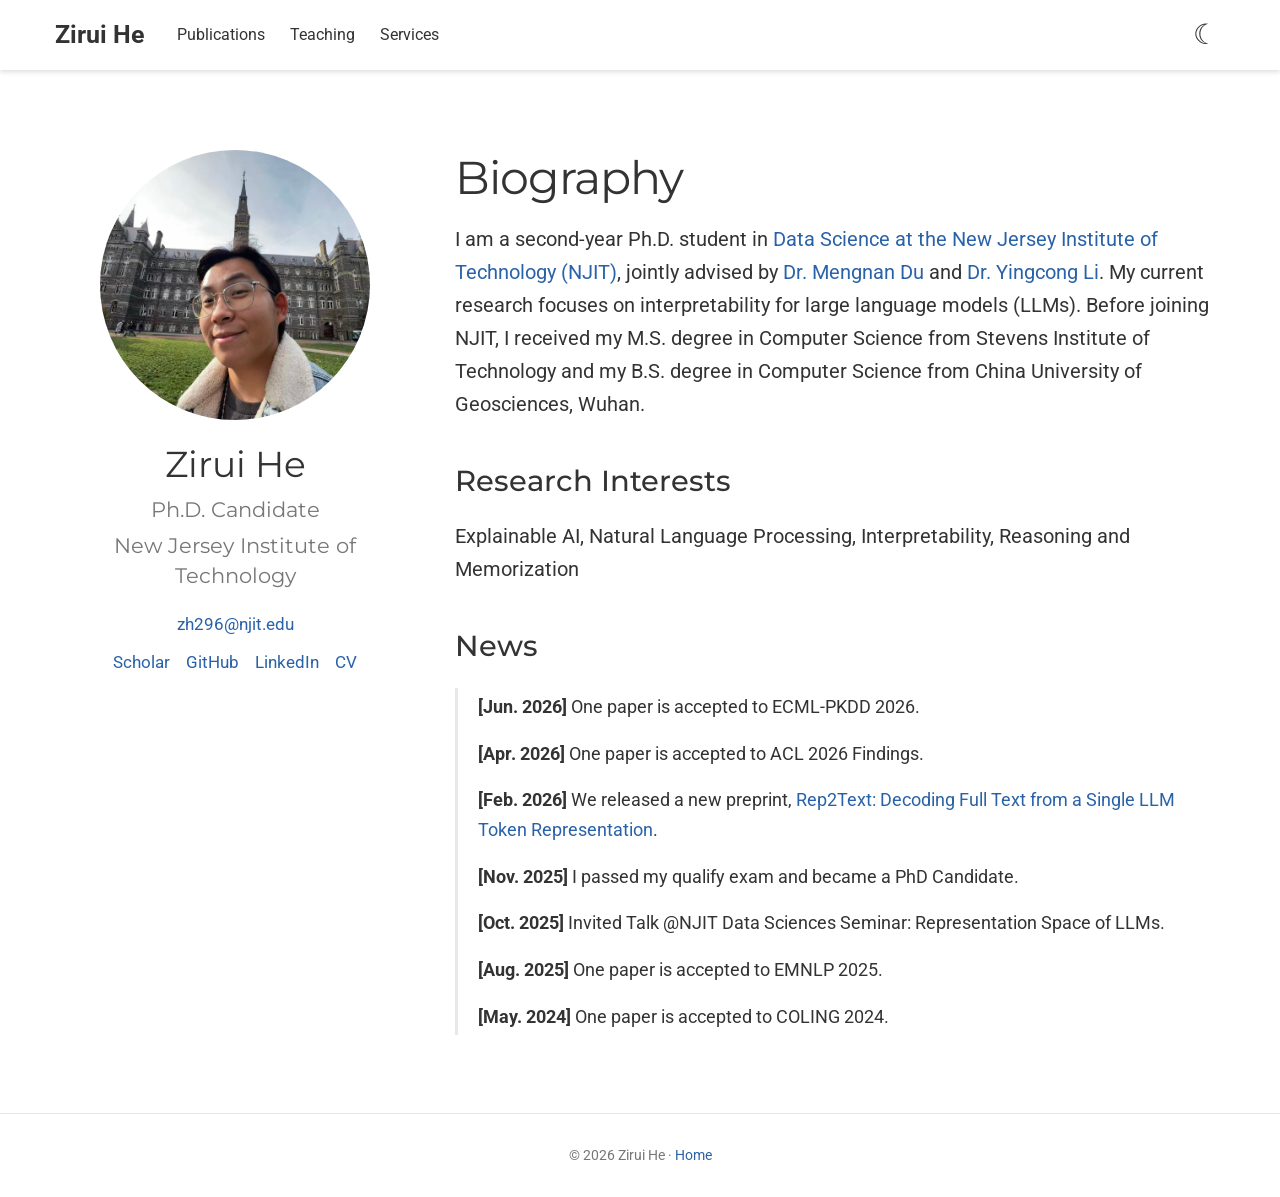
==== index.html @ 7bf37608 "Publish academic homepage with 13 publications" ====
<!doctype html>
<html lang="en">
<head>
<meta charset="utf-8"><meta name="viewport" content="width=device-width, initial-scale=1">
<title>Zirui He</title>
<meta name="description" content="Personal academic homepage of Zirui He, Ph.D. Candidate at NJIT, working on LLM interpretability.">
<link rel="canonical" href="https://ziruihe99.github.io/">
<link rel="icon" href="/favicon.png">
<link rel="stylesheet" href="https://fonts.googleapis.com/css?family=Montserrat:400,700%7CRoboto:400,400italic,700&amp;display=swap">
<link rel="stylesheet" href="/academic.css">
<script>try{document.documentElement.dataset.theme=localStorage.getItem('theme')||'light'}catch(e){}</script>
</head>
<body>
<a class="skip" href="#main">Skip to content</a>
<header class="topbar"><nav aria-label="Main navigation" class="nav-inner">
<a class="brand" href="/">Zirui He</a>
<div class="nav-links"><a href="/publications.html" >Publications</a><a href="/teaching.html" >Teaching</a><a href="/services.html" >Services</a></div>
<button id="theme-toggle" aria-label="Switch to dark mode" title="Switch color theme">☾</button>
</nav></header>
<main id="main" class="home">

<aside class="profile" aria-label="Profile">
<img class="portrait" src="/selfi.jpg" alt="Zirui He" width="270" height="270">
<h1>Zirui He</h1><p class="position">Ph.D. Candidate</p><p class="affiliation">New Jersey Institute of Technology</p>
<a class="email" href="mailto:zh296@njit.edu">zh296@njit.edu</a>
<div class="socials"><a href="https://scholar.google.com/citations?user=ud9PPKAAAAAJ&hl=en&authuser=1">Scholar</a><a href="https://github.com/Ineedanamehere">GitHub</a><a href="https://www.linkedin.com/in/zirui-he-77b91a217">LinkedIn</a><a href="/curriculum_vitae.pdf">CV</a></div>
</aside>

<article>
<h2 id="biography">Biography</h2>

<p>I am a second-year Ph.D. student in <a href="https://ds.njit.edu/">Data Science at the New Jersey Institute of Technology (NJIT)</a>, jointly advised by <a href="https://mengnandu.com/">Dr. Mengnan Du</a> and <a href="https://yingcong-li.github.io/">Dr. Yingcong Li</a>. My current research focuses on interpretability for large language models (LLMs). Before joining NJIT, I received my M.S. degree in Computer Science from Stevens Institute of Technology and my B.S. degree in Computer Science from China University of Geosciences, Wuhan.</p>

<h2 id="research-interests">Research Interests</h2>

<p>Explainable AI, Natural Language Processing, Interpretability, Reasoning and Memorization</p>

<h2 id="news">News</h2>
<ul>
  <li><strong>[Jun. 2026]</strong> One paper is accepted to ECML-PKDD 2026.</li>
  <li><strong>[Apr. 2026]</strong> One paper is accepted to ACL 2026 Findings.</li>
  <li><strong>[Feb. 2026]</strong> We released a new preprint, <a href="https://arxiv.org/pdf/2511.06571">Rep2Text: Decoding Full Text from a Single LLM Token Representation</a>.</li>
  <li><strong>[Nov. 2025]</strong> I passed my qualify exam and became a PhD Candidate.</li>
  <li><strong>[Oct. 2025]</strong> Invited Talk @NJIT Data Sciences Seminar: Representation Space of LLMs.</li>
  <li><strong>[Aug. 2025]</strong> One paper is accepted to EMNLP 2025.</li>
  <li><strong>[May. 2024]</strong> One paper is accepted to COLING 2024.</li>
</ul>

</article>
</main>
<footer>© 2026 Zirui He · <a href="/">Home</a></footer>
<script src="/academic.js"></script>
</body></html>
---- academic.css ----
*{box-sizing:border-box}html{--bg:#fff;--text:#333;--muted:#777;--link:#2962a8;--line:#e8e8e8;--nav:#fff;color-scheme:light;scroll-behavior:smooth;scroll-padding-top:100px}html[data-theme=dark]{--bg:#242733;--text:#f0f0f2;--muted:#a7abb4;--link:#83ace8;--line:#393d49;--nav:#272a36;color-scheme:dark}body{margin:0;background:var(--bg);color:var(--text);font-family:Roboto,Arial,Helvetica,sans-serif;font-size:20px;line-height:1.65}a{color:var(--link);text-decoration:none}a:hover{text-decoration:underline}a:focus-visible,button:focus-visible{outline:3px solid var(--link);outline-offset:5px}.topbar{position:sticky;top:0;z-index:5;background:var(--nav);box-shadow:0 2px 5px #0002}.nav-inner{max-width:1200px;margin:auto;min-height:70px;display:flex;align-items:center;gap:32px;padding:12px 15px}.brand{font-size:25px;font-weight:700;color:var(--text);white-space:nowrap}.nav-links{display:flex;gap:25px;font-size:16px}.nav-links a{color:var(--text)}.nav-links a[aria-current=page]{color:var(--link)}#theme-toggle{margin-left:auto;border:0;background:transparent;color:var(--text);font-size:28px;cursor:pointer;width:40px;height:40px;line-height:1}.home{display:grid;grid-template-columns:360px minmax(0,1fr);gap:40px;max-width:1200px;margin:0 auto;padding:80px 15px 60px}.profile{text-align:center}.portrait{display:block;width:270px;height:270px;border-radius:50%;object-fit:cover;margin:0 auto 20px}.profile h1{font-size:36px;font-weight:400;line-height:1.25;margin:22px 0 8px}.position,.affiliation{font-size:21px;line-height:1.4;color:var(--muted);margin:7px 0}.email{display:block;margin:20px 0 10px;font-size:17px}.socials{display:flex;justify-content:center;flex-wrap:wrap;gap:16px;font-size:17px}.home article>h2:first-child,.document article>h2:first-child{font-size:46px;font-weight:400;letter-spacing:-1px;margin:0 0 18px;line-height:1.2}.home article>h2:not(:first-child){font-size:29px;font-weight:500;margin:36px 0 15px}p{margin:0 0 22px}ul{padding-left:25px}li{margin:0 0 9px}.home article ul{font-size:18px}.home article h2#news+ul{list-style:none;padding-left:20px;border-left:3px solid var(--line)}.home article h2#news+ul li{padding:4px 0}.document{max-width:1050px;padding:70px 24px;margin:0 auto;min-height:70vh}.document h4{font-size:24px;font-weight:500;margin:30px 0 18px!important}.document ul{margin:20px 0 35px!important}.bibliography{list-style:none;padding:0;margin:35px 0}.pub-row{display:grid;grid-template-columns:190px minmax(0,1fr);gap:26px;padding:28px 0;border-bottom:1px solid var(--line)}.pub-row>div{padding:0!important}.teaser{width:100%;height:130px;object-fit:contain;background:white;border-radius:4px}.badge{display:block;font-size:13px;letter-spacing:.03em;font-weight:700;text-align:center;color:var(--link);margin-top:8px}.title{font-size:21px;font-weight:600;line-height:1.4}.author{font-size:17px;margin-top:9px}.periodical{font-size:16px;color:var(--muted);margin-top:6px}.links{display:flex;gap:10px;flex-wrap:wrap;margin-top:12px}.btn{border:1px solid var(--link);border-radius:3px;font-size:14px!important;padding:1px 10px}.bibliography>br{display:none}footer{text-align:center;font-size:14px;color:var(--muted);padding:30px 20px;border-top:1px solid var(--line)}.skip{position:absolute;left:12px;top:-100px;padding:10px;background:var(--bg);z-index:20}.skip:focus{top:5px}@media(max-width:850px){.home{grid-template-columns:1fr;padding-top:40px;gap:45px;max-width:730px}.home article{padding:0 12px}.portrait{width:220px;height:220px}.profile h1{font-size:32px}.nav-inner{gap:18px}.nav-links{gap:15px}.home article>h2:first-child,.document article>h2:first-child{font-size:36px}body{font-size:18px}.document{padding-top:40px}}@media(max-width:520px){.nav-inner{flex-wrap:wrap;gap:5px 12px;padding:10px 18px}.brand{font-size:22px}.nav-links{order:3;width:100%;gap:22px;font-size:15px}.pub-row{grid-template-columns:1fr;gap:15px}.teaser{width:180px;height:110px}.abbr{text-align:left}.badge{text-align:left}.home{padding-left:12px;padding-right:12px}.title{font-size:19px}}@media(prefers-reduced-motion:reduce){html{scroll-behavior:auto}}

h1,h2,h3,h4,.affiliation,.position{font-family:Montserrat,Arial,sans-serif}
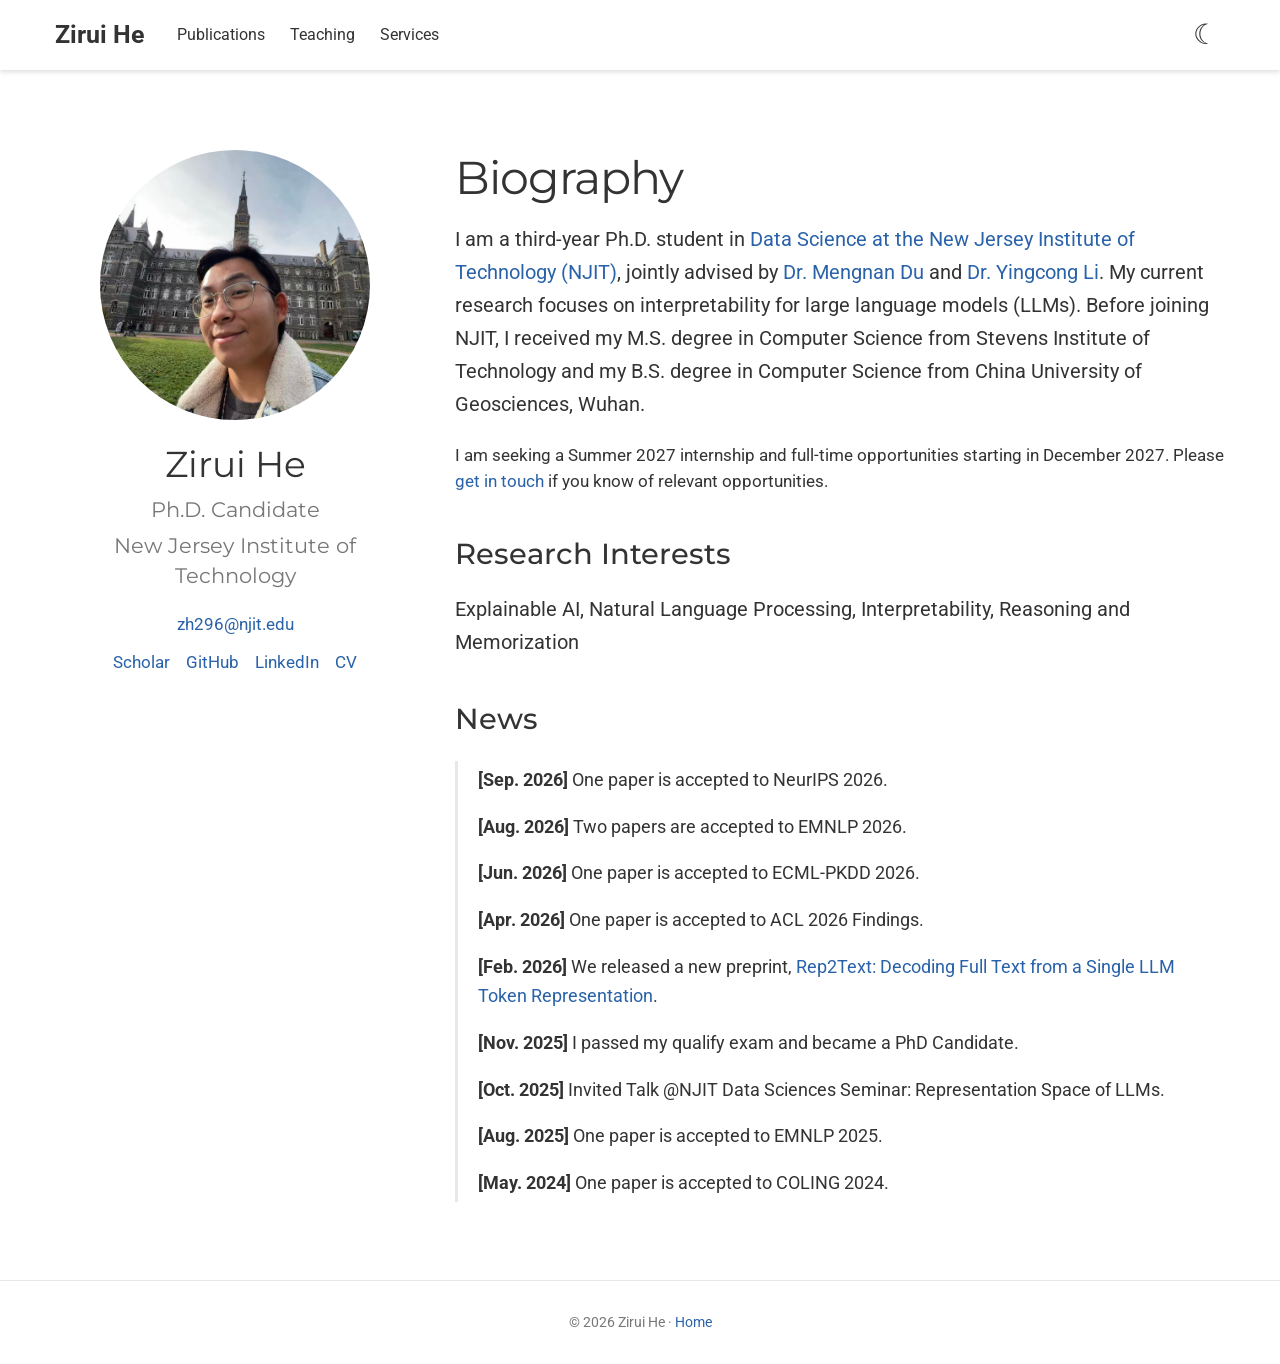
==== commit 7552de13: "Update PhD year, career availability, news and reviewing service" ====
--- a/index.html
+++ b/index.html
@@ -29,7 +29,9 @@
 <article>
 <h2 id="biography">Biography</h2>
 
-<p>I am a second-year Ph.D. student in <a href="https://ds.njit.edu/">Data Science at the New Jersey Institute of Technology (NJIT)</a>, jointly advised by <a href="https://mengnandu.com/">Dr. Mengnan Du</a> and <a href="https://yingcong-li.github.io/">Dr. Yingcong Li</a>. My current research focuses on interpretability for large language models (LLMs). Before joining NJIT, I received my M.S. degree in Computer Science from Stevens Institute of Technology and my B.S. degree in Computer Science from China University of Geosciences, Wuhan.</p>
+<p>I am a third-year Ph.D. student in <a href="https://ds.njit.edu/">Data Science at the New Jersey Institute of Technology (NJIT)</a>, jointly advised by <a href="https://mengnandu.com/">Dr. Mengnan Du</a> and <a href="https://yingcong-li.github.io/">Dr. Yingcong Li</a>. My current research focuses on interpretability for large language models (LLMs). Before joining NJIT, I received my M.S. degree in Computer Science from Stevens Institute of Technology and my B.S. degree in Computer Science from China University of Geosciences, Wuhan.</p>
+
+<p style="font-size: 0.85em; line-height: 1.5;">I am seeking a Summer 2027 internship and full-time opportunities starting in December 2027. Please <a href="mailto:zh296@njit.edu">get in touch</a> if you know of relevant opportunities.</p>
 
 <h2 id="research-interests">Research Interests</h2>
 
@@ -37,6 +39,8 @@
 
 <h2 id="news">News</h2>
 <ul>
+  <li><strong>[Sep. 2026]</strong> One paper is accepted to NeurIPS 2026.</li>
+  <li><strong>[Aug. 2026]</strong> Two papers are accepted to EMNLP 2026.</li>
   <li><strong>[Jun. 2026]</strong> One paper is accepted to ECML-PKDD 2026.</li>
   <li><strong>[Apr. 2026]</strong> One paper is accepted to ACL 2026 Findings.</li>
   <li><strong>[Feb. 2026]</strong> We released a new preprint, <a href="https://arxiv.org/pdf/2511.06571">Rep2Text: Decoding Full Text from a Single LLM Token Representation</a>.</li>
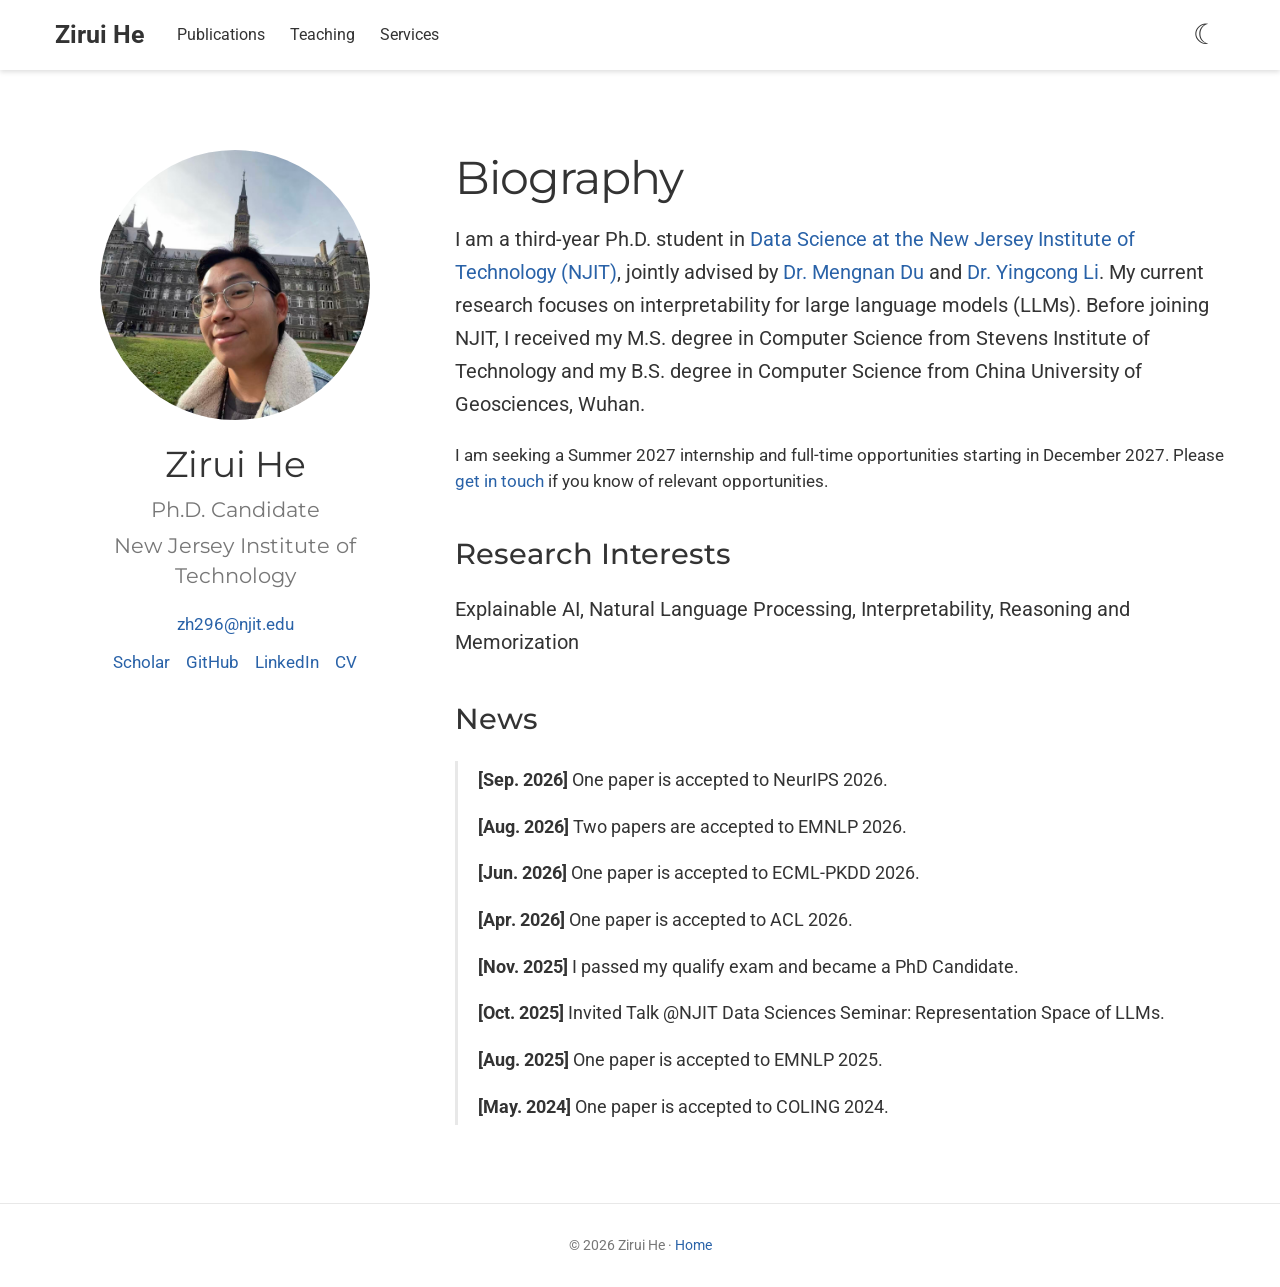
==== commit 9726e06c: "Separate preprints and publications, update paper links and news" ====
--- a/index.html
+++ b/index.html
@@ -42,8 +42,7 @@
   <li><strong>[Sep. 2026]</strong> One paper is accepted to NeurIPS 2026.</li>
   <li><strong>[Aug. 2026]</strong> Two papers are accepted to EMNLP 2026.</li>
   <li><strong>[Jun. 2026]</strong> One paper is accepted to ECML-PKDD 2026.</li>
-  <li><strong>[Apr. 2026]</strong> One paper is accepted to ACL 2026 Findings.</li>
-  <li><strong>[Feb. 2026]</strong> We released a new preprint, <a href="https://arxiv.org/pdf/2511.06571">Rep2Text: Decoding Full Text from a Single LLM Token Representation</a>.</li>
+  <li><strong>[Apr. 2026]</strong> One paper is accepted to ACL 2026.</li>
   <li><strong>[Nov. 2025]</strong> I passed my qualify exam and became a PhD Candidate.</li>
   <li><strong>[Oct. 2025]</strong> Invited Talk @NJIT Data Sciences Seminar: Representation Space of LLMs.</li>
   <li><strong>[Aug. 2025]</strong> One paper is accepted to EMNLP 2025.</li>
--- a/academic.css
+++ b/academic.css
@@ -1,3 +1,5 @@
 *{box-sizing:border-box}html{--bg:#fff;--text:#333;--muted:#777;--link:#2962a8;--line:#e8e8e8;--nav:#fff;color-scheme:light;scroll-behavior:smooth;scroll-padding-top:100px}html[data-theme=dark]{--bg:#242733;--text:#f0f0f2;--muted:#a7abb4;--link:#83ace8;--line:#393d49;--nav:#272a36;color-scheme:dark}body{margin:0;background:var(--bg);color:var(--text);font-family:Roboto,Arial,Helvetica,sans-serif;font-size:20px;line-height:1.65}a{color:var(--link);text-decoration:none}a:hover{text-decoration:underline}a:focus-visible,button:focus-visible{outline:3px solid var(--link);outline-offset:5px}.topbar{position:sticky;top:0;z-index:5;background:var(--nav);box-shadow:0 2px 5px #0002}.nav-inner{max-width:1200px;margin:auto;min-height:70px;display:flex;align-items:center;gap:32px;padding:12px 15px}.brand{font-size:25px;font-weight:700;color:var(--text);white-space:nowrap}.nav-links{display:flex;gap:25px;font-size:16px}.nav-links a{color:var(--text)}.nav-links a[aria-current=page]{color:var(--link)}#theme-toggle{margin-left:auto;border:0;background:transparent;color:var(--text);font-size:28px;cursor:pointer;width:40px;height:40px;line-height:1}.home{display:grid;grid-template-columns:360px minmax(0,1fr);gap:40px;max-width:1200px;margin:0 auto;padding:80px 15px 60px}.profile{text-align:center}.portrait{display:block;width:270px;height:270px;border-radius:50%;object-fit:cover;margin:0 auto 20px}.profile h1{font-size:36px;font-weight:400;line-height:1.25;margin:22px 0 8px}.position,.affiliation{font-size:21px;line-height:1.4;color:var(--muted);margin:7px 0}.email{display:block;margin:20px 0 10px;font-size:17px}.socials{display:flex;justify-content:center;flex-wrap:wrap;gap:16px;font-size:17px}.home article>h2:first-child,.document article>h2:first-child{font-size:46px;font-weight:400;letter-spacing:-1px;margin:0 0 18px;line-height:1.2}.home article>h2:not(:first-child){font-size:29px;font-weight:500;margin:36px 0 15px}p{margin:0 0 22px}ul{padding-left:25px}li{margin:0 0 9px}.home article ul{font-size:18px}.home article h2#news+ul{list-style:none;padding-left:20px;border-left:3px solid var(--line)}.home article h2#news+ul li{padding:4px 0}.document{max-width:1050px;padding:70px 24px;margin:0 auto;min-height:70vh}.document h4{font-size:24px;font-weight:500;margin:30px 0 18px!important}.document ul{margin:20px 0 35px!important}.bibliography{list-style:none;padding:0;margin:35px 0}.pub-row{display:grid;grid-template-columns:190px minmax(0,1fr);gap:26px;padding:28px 0;border-bottom:1px solid var(--line)}.pub-row>div{padding:0!important}.teaser{width:100%;height:130px;object-fit:contain;background:white;border-radius:4px}.badge{display:block;font-size:13px;letter-spacing:.03em;font-weight:700;text-align:center;color:var(--link);margin-top:8px}.title{font-size:21px;font-weight:600;line-height:1.4}.author{font-size:17px;margin-top:9px}.periodical{font-size:16px;color:var(--muted);margin-top:6px}.links{display:flex;gap:10px;flex-wrap:wrap;margin-top:12px}.btn{border:1px solid var(--link);border-radius:3px;font-size:14px!important;padding:1px 10px}.bibliography>br{display:none}footer{text-align:center;font-size:14px;color:var(--muted);padding:30px 20px;border-top:1px solid var(--line)}.skip{position:absolute;left:12px;top:-100px;padding:10px;background:var(--bg);z-index:20}.skip:focus{top:5px}@media(max-width:850px){.home{grid-template-columns:1fr;padding-top:40px;gap:45px;max-width:730px}.home article{padding:0 12px}.portrait{width:220px;height:220px}.profile h1{font-size:32px}.nav-inner{gap:18px}.nav-links{gap:15px}.home article>h2:first-child,.document article>h2:first-child{font-size:36px}body{font-size:18px}.document{padding-top:40px}}@media(max-width:520px){.nav-inner{flex-wrap:wrap;gap:5px 12px;padding:10px 18px}.brand{font-size:22px}.nav-links{order:3;width:100%;gap:22px;font-size:15px}.pub-row{grid-template-columns:1fr;gap:15px}.teaser{width:180px;height:110px}.abbr{text-align:left}.badge{text-align:left}.home{padding-left:12px;padding-right:12px}.title{font-size:19px}}@media(prefers-reduced-motion:reduce){html{scroll-behavior:auto}}
 
 h1,h2,h3,h4,.affiliation,.position{font-family:Montserrat,Arial,sans-serif}
+
+.document article>h2.publication-heading{font-size:46px;font-weight:400;letter-spacing:-1px;line-height:1.2;margin:55px 0 18px}.document article>h2.publication-heading:first-child{margin-top:0}@media(max-width:850px){.document article>h2.publication-heading{font-size:36px}}
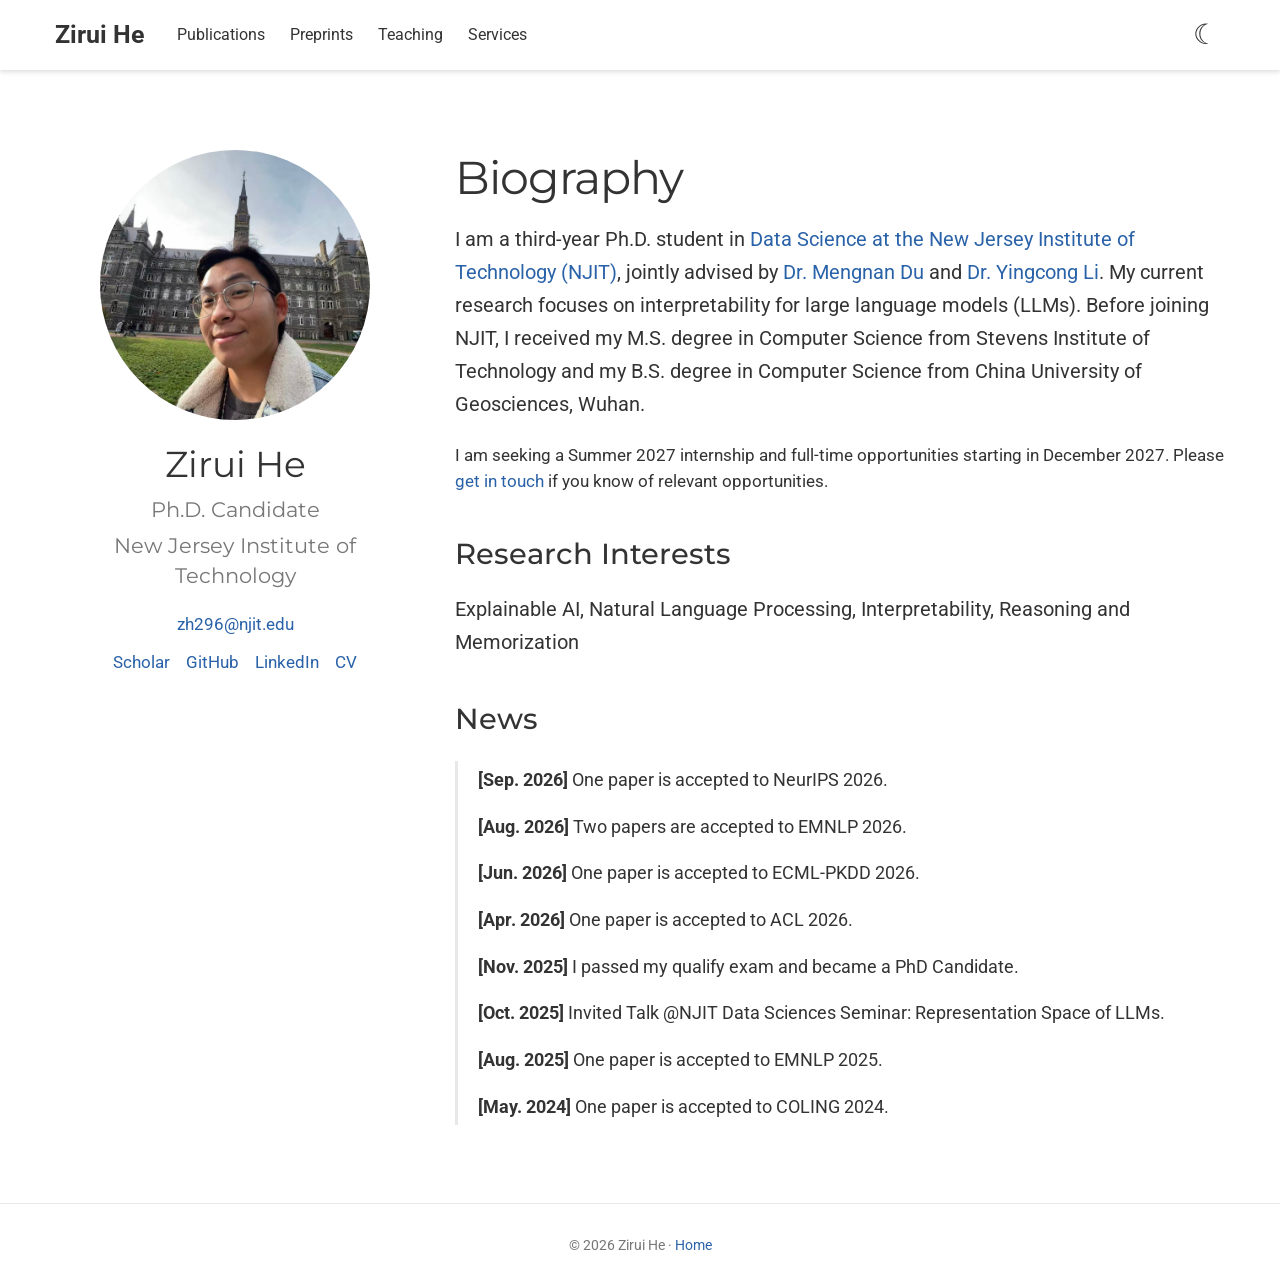
==== commit 6b42defe: "Add separate Preprints page and remove FinAnchor" ====
--- a/index.html
+++ b/index.html
@@ -14,7 +14,7 @@
 <a class="skip" href="#main">Skip to content</a>
 <header class="topbar"><nav aria-label="Main navigation" class="nav-inner">
 <a class="brand" href="/">Zirui He</a>
-<div class="nav-links"><a href="/publications.html" >Publications</a><a href="/teaching.html" >Teaching</a><a href="/services.html" >Services</a></div>
+<div class="nav-links"><a href="/publications.html" >Publications</a><a href="/preprints.html" >Preprints</a><a href="/teaching.html" >Teaching</a><a href="/services.html" >Services</a></div>
 <button id="theme-toggle" aria-label="Switch to dark mode" title="Switch color theme">☾</button>
 </nav></header>
 <main id="main" class="home">
--- a/academic.css
+++ b/academic.css
@@ -3,3 +3,5 @@
 h1,h2,h3,h4,.affiliation,.position{font-family:Montserrat,Arial,sans-serif}
 
 .document article>h2.publication-heading{font-size:46px;font-weight:400;letter-spacing:-1px;line-height:1.2;margin:55px 0 18px}.document article>h2.publication-heading:first-child{margin-top:0}@media(max-width:850px){.document article>h2.publication-heading{font-size:36px}}
+
+@media(max-width:520px){.nav-links{gap:10px 16px;flex-wrap:wrap;font-size:14px}}
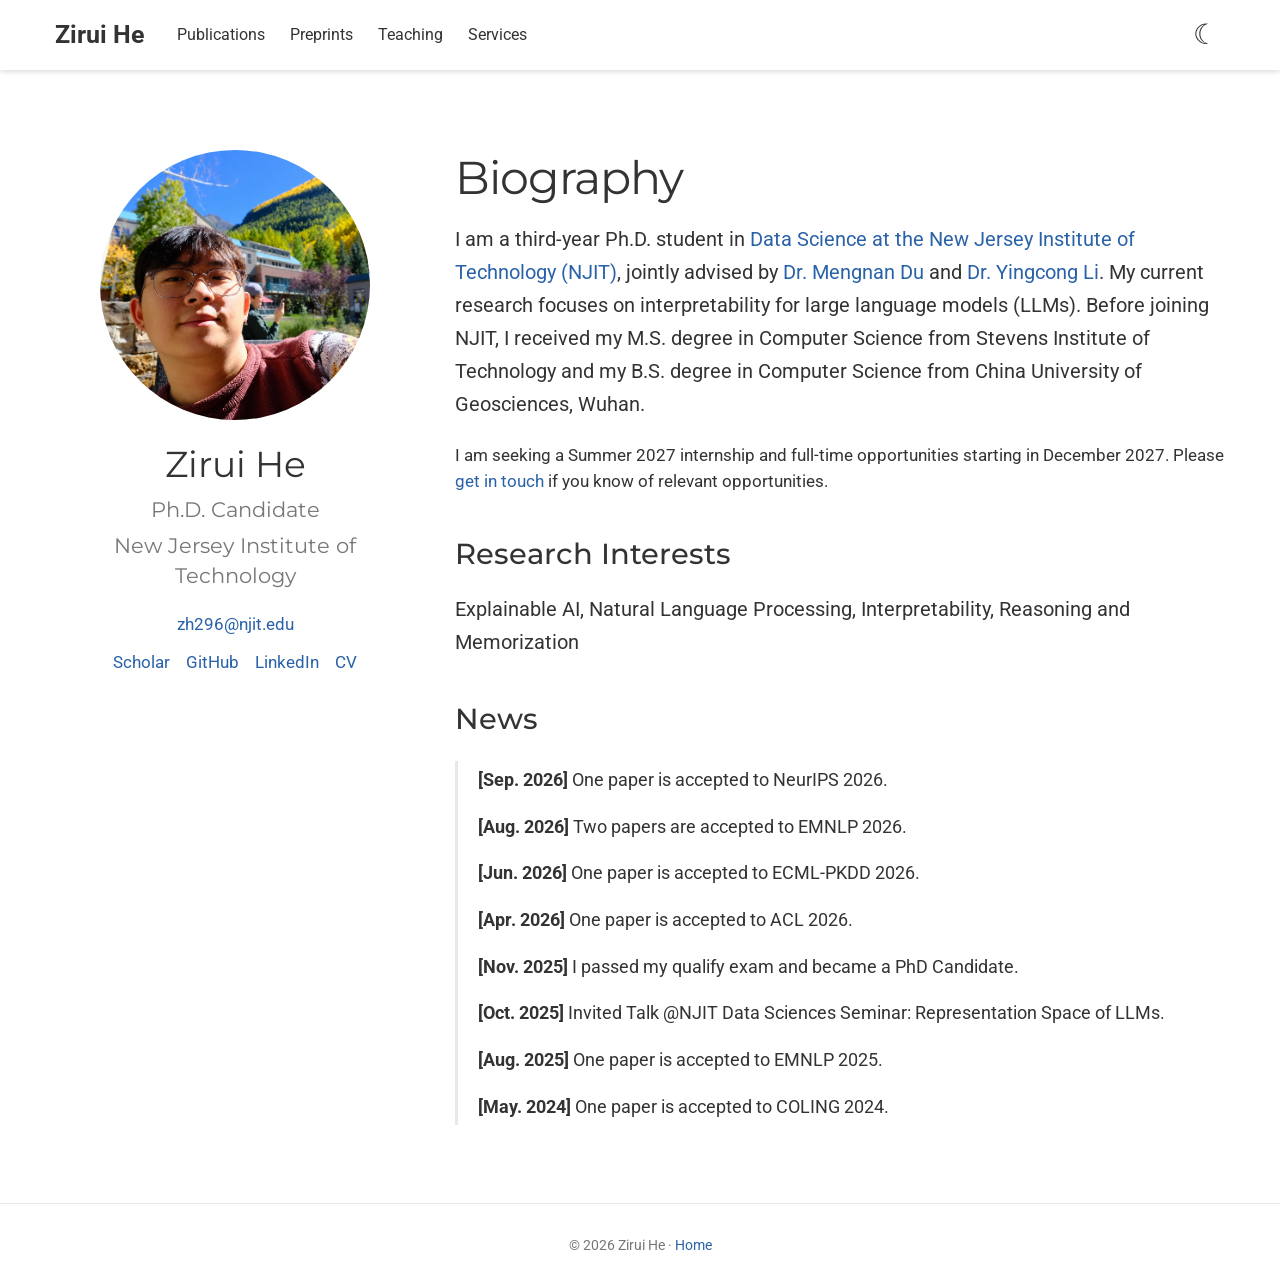
==== commit d258e2cc: "Update homepage portrait" ====
--- a/index.html
+++ b/index.html
@@ -20,7 +20,7 @@
 <main id="main" class="home">
 
 <aside class="profile" aria-label="Profile">
-<img class="portrait" src="/selfi.jpg" alt="Zirui He" width="270" height="270">
+<img class="portrait" src="/portrait-fig2.png" alt="Zirui He" width="270" height="270">
 <h1>Zirui He</h1><p class="position">Ph.D. Candidate</p><p class="affiliation">New Jersey Institute of Technology</p>
 <a class="email" href="mailto:zh296@njit.edu">zh296@njit.edu</a>
 <div class="socials"><a href="https://scholar.google.com/citations?user=ud9PPKAAAAAJ&hl=en&authuser=1">Scholar</a><a href="https://github.com/Ineedanamehere">GitHub</a><a href="https://www.linkedin.com/in/zirui-he-77b91a217">LinkedIn</a><a href="/curriculum_vitae.pdf">CV</a></div>
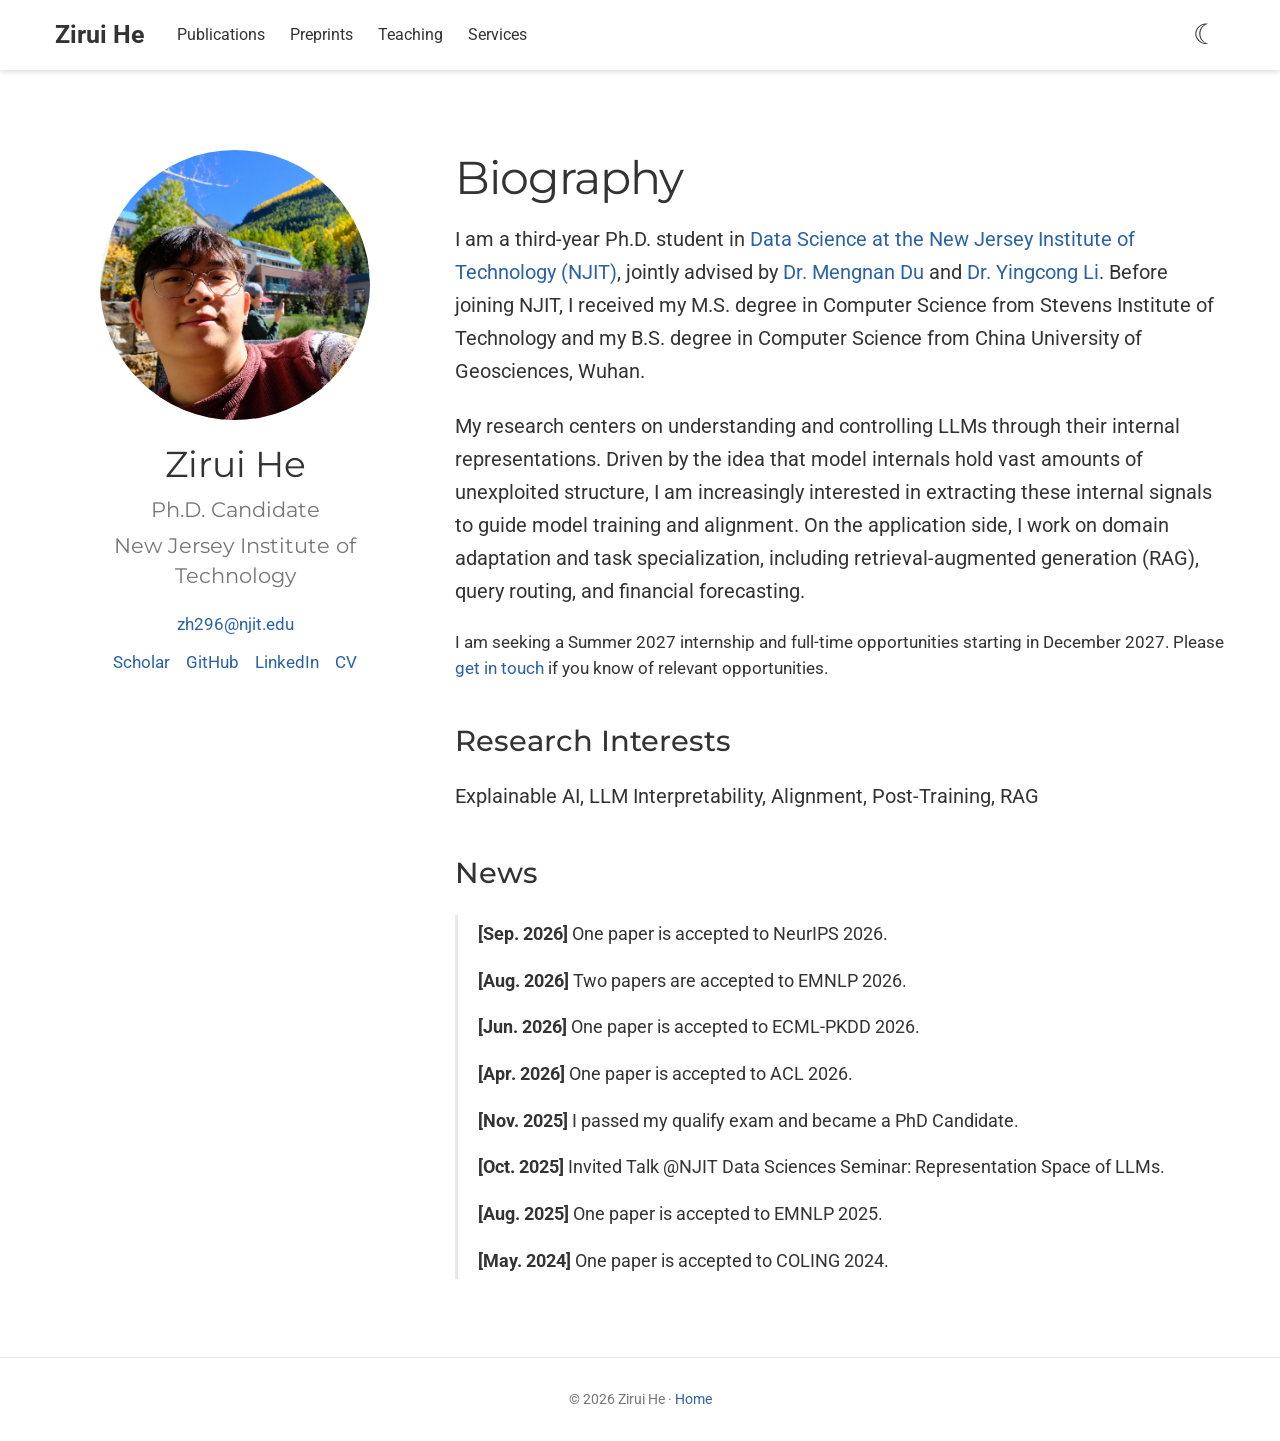
==== commit f556b2e6: "Update index.html" ====
--- a/index.html
+++ b/index.html
@@ -29,13 +29,15 @@
 <article>
 <h2 id="biography">Biography</h2>
 
-<p>I am a third-year Ph.D. student in <a href="https://ds.njit.edu/">Data Science at the New Jersey Institute of Technology (NJIT)</a>, jointly advised by <a href="https://mengnandu.com/">Dr. Mengnan Du</a> and <a href="https://yingcong-li.github.io/">Dr. Yingcong Li</a>. My current research focuses on interpretability for large language models (LLMs). Before joining NJIT, I received my M.S. degree in Computer Science from Stevens Institute of Technology and my B.S. degree in Computer Science from China University of Geosciences, Wuhan.</p>
+<p>I am a third-year Ph.D. student in <a href="https://ds.njit.edu/">Data Science at the New Jersey Institute of Technology (NJIT)</a>, jointly advised by <a href="https://mengnandu.com/">Dr. Mengnan Du</a> and <a href="https://yingcong-li.github.io/">Dr. Yingcong Li</a>. Before joining NJIT, I received my M.S. degree in Computer Science from Stevens Institute of Technology and my B.S. degree in Computer Science from China University of Geosciences, Wuhan.</p>
 
+<p>My research centers on understanding and controlling LLMs through their internal representations. Driven by the idea that model internals hold vast amounts of unexploited structure, I am increasingly interested in extracting these internal signals to guide model training and alignment. On the application side, I work on domain adaptation and task specialization, including retrieval-augmented generation (RAG), query routing, and financial forecasting.</p>  
+  
 <p style="font-size: 0.85em; line-height: 1.5;">I am seeking a Summer 2027 internship and full-time opportunities starting in December 2027. Please <a href="mailto:zh296@njit.edu">get in touch</a> if you know of relevant opportunities.</p>
 
 <h2 id="research-interests">Research Interests</h2>
 
-<p>Explainable AI, Natural Language Processing, Interpretability, Reasoning and Memorization</p>
+<p>Explainable AI, LLM Interpretability, Alignment, Post-Training, RAG</p>
 
 <h2 id="news">News</h2>
 <ul>
